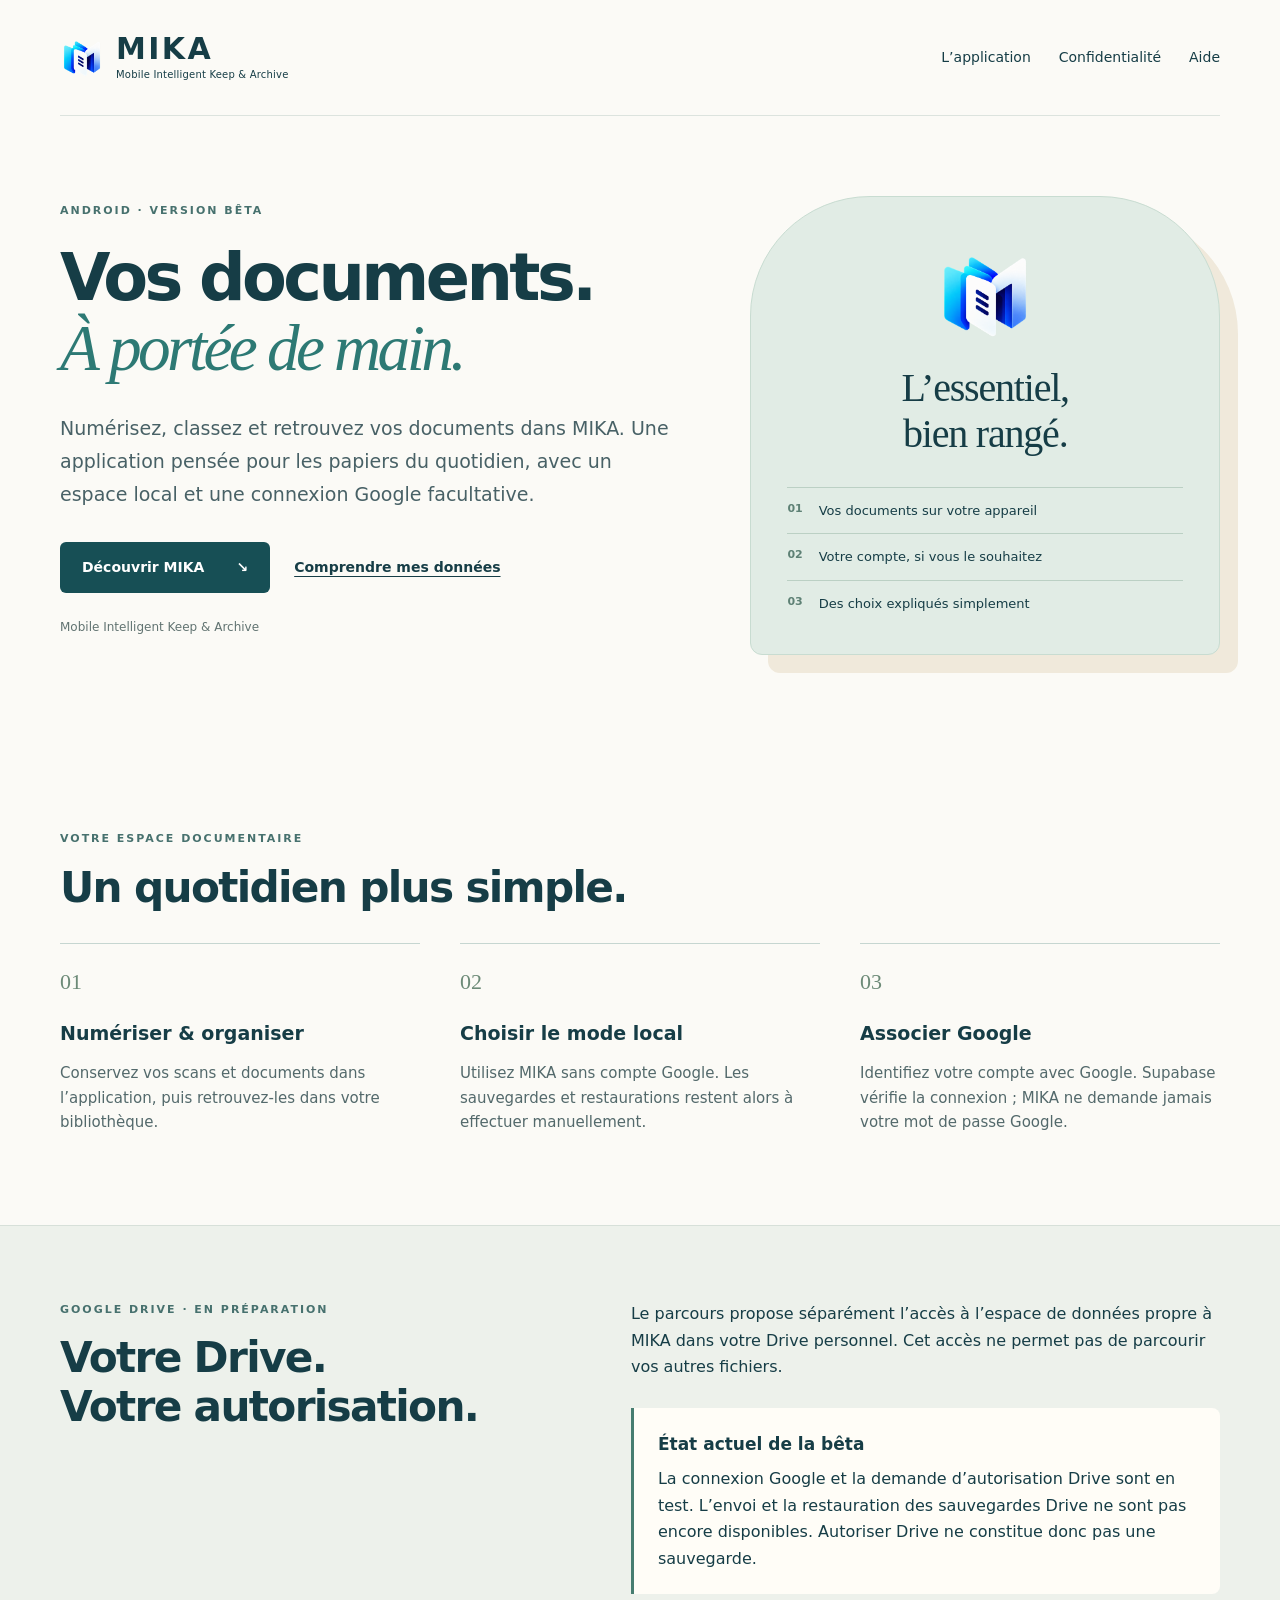
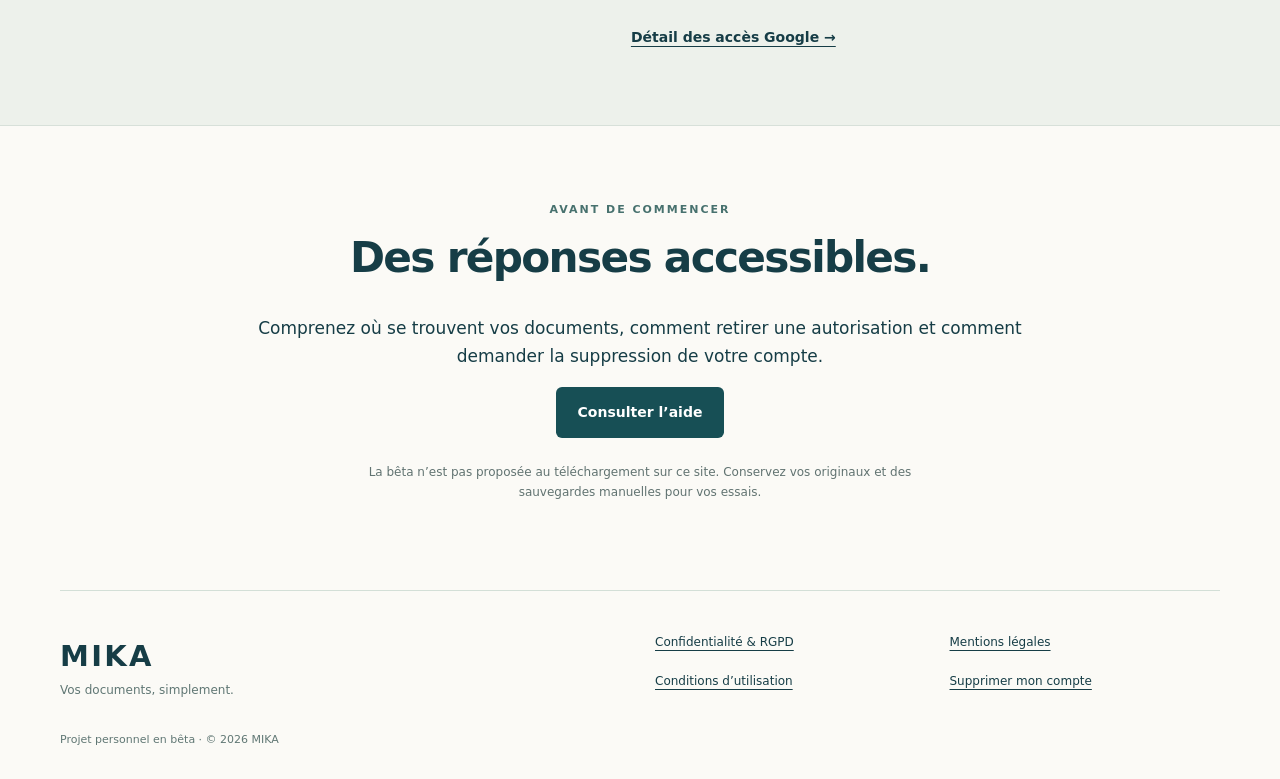
==== index.html @ 87fa4546 "Créer le site MIKA et les pages de confidentialité de la bêta" ====
<!doctype html>
<html lang="fr"><head><meta charset="utf-8"><meta name="viewport" content="width=device-width,initial-scale=1"><meta name="description" content="MIKA, l’application Android pour numériser et organiser vos documents. Découvrez la bêta, la connexion Google facultative et les informations de confidentialité."><meta name="theme-color" content="#123b45"><title>Mobile Intelligent Keep & Archive — MIKA</title><link rel="icon" href="/assets/mika.png"><link rel="stylesheet" href="/style.css"></head><body><a class="skip" href="#contenu">Aller au contenu</a><header class="header wrap"><a class="brand" href="/"><img src="/assets/mika.png" alt="" width="44" height="44"><span><strong>MIKA</strong><small>Mobile Intelligent Keep &amp; Archive</small></span></a><nav aria-label="Navigation principale"><a href="/#fonctionnement">L’application</a><a href="/confidentialite.html">Confidentialité</a><a href="/aide.html">Aide</a></nav></header><main id="contenu"><section class="hero wrap"><div><span class="eyebrow">ANDROID · VERSION BÊTA</span><h1>Vos documents.<br><em>À portée de main.</em></h1><p class="lead">Numérisez, classez et retrouvez vos documents dans MIKA. Une application pensée pour les papiers du quotidien, avec un espace local et une connexion Google facultative.</p><div class="actions"><a class="button" href="#fonctionnement">Découvrir MIKA <span aria-hidden="true">↘</span></a><a class="textlink" href="/confidentialite.html">Comprendre mes données</a></div><p class="caption">Mobile Intelligent Keep &amp; Archive</p></div><aside class="hero-art" aria-label="Les trois principes de MIKA"><img class="hero-logo" src="/assets/mika.png" alt="" width="100" height="100"><p class="art-title">L’essentiel,<br>bien rangé.</p><ul><li><span>01</span> Vos documents sur votre appareil</li><li><span>02</span> Votre compte, si vous le souhaitez</li><li><span>03</span> Des choix expliqués simplement</li></ul></aside></section><section id="fonctionnement" class="section wrap"><span class="eyebrow">VOTRE ESPACE DOCUMENTAIRE</span><h2>Un quotidien plus simple.</h2><div class="cards"><article><span class="number">01</span><h3>Numériser &amp; organiser</h3><p>Conservez vos scans et documents dans l’application, puis retrouvez-les dans votre bibliothèque.</p></article><article><span class="number">02</span><h3>Choisir le mode local</h3><p>Utilisez MIKA sans compte Google. Les sauvegardes et restaurations restent alors à effectuer manuellement.</p></article><article><span class="number">03</span><h3>Associer Google</h3><p>Identifiez votre compte avec Google. Supabase vérifie la connexion ; MIKA ne demande jamais votre mot de passe Google.</p></article></div></section><section class="section band"><div class="wrap split"><div><span class="eyebrow">GOOGLE DRIVE · EN PRÉPARATION</span><h2>Votre Drive.<br>Votre autorisation.</h2></div><div><p>Le parcours propose séparément l’accès à l’espace de données propre à MIKA dans votre Drive personnel. Cet accès ne permet pas de parcourir vos autres fichiers.</p><div class="notice"><strong>État actuel de la bêta</strong><p>La connexion Google et la demande d’autorisation Drive sont en test. L’envoi et la restauration des sauvegardes Drive ne sont pas encore disponibles. Autoriser Drive ne constitue donc pas une sauvegarde.</p></div><a class="textlink" href="/confidentialite.html#google-drive">Détail des accès Google →</a></div></div></section><section class="section wrap closing"><span class="eyebrow">AVANT DE COMMENCER</span><h2>Des réponses accessibles.</h2><p>Comprenez où se trouvent vos documents, comment retirer une autorisation et comment demander la suppression de votre compte.</p><a class="button" href="/aide.html">Consulter l’aide</a><p class="caption">La bêta n’est pas proposée au téléchargement sur ce site. Conservez vos originaux et des sauvegardes manuelles pour vos essais.</p></section></main><footer class="footer wrap"><a class="wordmark" href="/">MIKA<span>Vos documents, simplement.</span></a><nav aria-label="Informations légales"><a href="/confidentialite.html">Confidentialité &amp; RGPD</a><a href="/mentions-legales.html">Mentions légales</a><a href="/conditions.html">Conditions d’utilisation</a><a href="/suppression.html">Supprimer mon compte</a></nav><small>Projet personnel en bêta · © 2026 MIKA</small></footer></body></html>
---- style.css ----
*{box-sizing:border-box}html{scroll-behavior:smooth;scroll-padding-top:24px}body{margin:0;color:#163d46;background:#fbfaf6;font:17px/1.65 system-ui,-apple-system,BlinkMacSystemFont,"Segoe UI",sans-serif}a{color:inherit;text-underline-offset:4px}a:hover{color:#076d70}a:focus-visible,summary:focus-visible{outline:3px solid #d08731;outline-offset:6px}img{max-width:100%;object-fit:contain}.wrap{width:min(1160px,calc(100% - 64px));margin-inline:auto}.header{min-height:116px;display:flex;align-items:center;justify-content:space-between;gap:30px;border-bottom:1px solid #dce3de}.brand{display:flex;align-items:center;gap:12px;text-decoration:none}.brand strong{display:block;font-size:30px;line-height:1.15;letter-spacing:.08em}.brand small{display:block;font-size:10px;letter-spacing:.02em}.header nav{display:flex;gap:28px;font-size:14px}.header nav a{text-decoration:none}.eyebrow{font-size:11px;font-weight:750;letter-spacing:.18em;display:block;color:#47716e}.hero{padding-block:80px 100px;display:grid;grid-template-columns:1.3fr 1fr;gap:80px;align-items:center}h1,h2,h3,p{margin-top:0}h1{font-size:clamp(44px,5.1vw,70px);letter-spacing:-.055em;line-height:1.08;margin-bottom:28px;font-weight:650}h1 em{font-family:Georgia,serif;font-weight:400;color:#2d7974}.hero .eyebrow{margin-bottom:22px}.lead{font-size:19px;line-height:1.75;max-width:610px;color:#486166}.actions{display:flex;align-items:center;gap:24px;flex-wrap:wrap;margin-top:30px}.button{background:#174f55;color:#fff;border-radius:6px;padding:14px 22px;font-size:14px;font-weight:600;text-decoration:none;display:inline-flex;gap:32px;align-items:center}.button:hover{background:#0c3d44;color:#fff}.textlink{font-size:14px;font-weight:650}.caption{font-size:12px;color:#617371;margin-top:25px;max-width:600px}.hero-art{position:relative;background:#e1ece5;border:1px solid #c8dcd1;border-radius:120px 120px 12px 12px;padding:48px 36px 28px;box-shadow:18px 18px 0 #f0e9db;text-align:center}.hero-logo{margin-bottom:12px}.art-title{font:40px/1.15 Georgia,serif;letter-spacing:-.03em;margin-bottom:30px}.hero-art ul{list-style:none;padding:0;text-align:left;margin:0}.hero-art li{padding:12px 0;border-top:1px solid #bbd0c4;font-size:13px;display:flex;gap:16px}.hero-art li span{color:#5e8175;font-size:11px;font-weight:700}.section{padding-block:75px}h2{font-size:clamp(30px,3.3vw,44px);line-height:1.16;letter-spacing:-.04em;font-weight:600;margin:14px 0 32px}.cards{display:grid;grid-template-columns:repeat(3,1fr);gap:40px}.cards article{padding-top:25px;border-top:1px solid #c6d6d1}.number{font:22px Georgia,serif;color:#6c8a77}.cards h3{font-size:19px;margin:20px 0 12px}.cards p{color:#53696b;font-size:15px}.band{background:#edf1eb;border-block:1px solid #d7e0d9}.split{display:grid;grid-template-columns:1fr 1.2fr;gap:80px}.split p{font-size:16px}.notice{padding:22px 24px;border-left:3px solid #467d70;background:#edf2ec;border-radius:0 8px 8px 0;margin:28px 0}.band .notice{background:#fffdf7}.notice p:last-child{margin-bottom:0}.notice strong{display:block;margin-bottom:8px}.closing{max-width:800px;text-align:center}.closing .caption{margin-inline:auto}.footer{border-top:1px solid #d3dfd7;padding-block:42px 30px;display:grid;grid-template-columns:1fr 1fr;gap:30px}.wordmark{font-size:29px;letter-spacing:.08em;font-weight:700;text-decoration:none}.wordmark span{display:block;font-size:12px;font-weight:400;letter-spacing:0;color:#607774}.footer nav{display:grid;grid-template-columns:1fr 1fr;gap:10px 24px;font-size:12px}.footer small{font-size:11px;color:#607774;grid-column:1/-1}.legal{max-width:880px;padding-block:65px 85px}.legal h1{margin-top:18px;font-size:clamp(40px,5vw,60px)}.updated{font-size:12px;color:#607774}.legal h2{font-size:25px;margin-top:42px;margin-bottom:16px}.legal p,.legal li{font-size:16px}.legal ul{padding-left:22px}.table-scroll{overflow-x:auto}table{border-collapse:collapse;width:100%;min-width:560px;font-size:14px}th,td{text-align:left;vertical-align:top;padding:16px 12px;border-bottom:1px solid #d6e0da}th{background:#eaf0e9;font-size:12px}td:first-child{font-weight:650;width:22%}code{font-size:.9em;overflow-wrap:anywhere}details{border-top:1px solid #d1ddd5;padding:21px 0}details:last-of-type{border-bottom:1px solid #d1ddd5}summary{font-size:18px;font-weight:600;cursor:pointer}details p{padding-left:20px;margin:18px 0 0}.skip{position:absolute;left:12px;top:-100px;z-index:10;background:white;padding:10px}.skip:focus{top:12px}@media(max-width:800px){.wrap{width:calc(100% - 40px)}.header{min-height:100px;flex-wrap:wrap;padding-block:20px;gap:20px}.header nav{gap:22px;font-size:13px}.hero{grid-template-columns:1fr;gap:45px;padding-block:50px 65px}.hero-art{max-width:440px;width:100%;justify-self:center}.cards{grid-template-columns:1fr;gap:18px}.split{grid-template-columns:1fr;gap:10px}.section{padding-block:50px}.footer{grid-template-columns:1fr}.footer nav{grid-template-columns:1fr 1fr}.legal{padding-block:45px 60px}.legal h1{overflow-wrap:anywhere}.brand strong{font-size:27px}.brand small{font-size:9px}.actions{gap:18px}}@media(prefers-reduced-motion:reduce){html{scroll-behavior:auto}}@media print{.header nav,.footer,.actions,.skip{display:none}body{background:white;color:black}.wrap{width:100%}.legal{padding:0;max-width:none}.notice{border:1px solid #777;background:white}a{color:black}.table-scroll{overflow:visible}}
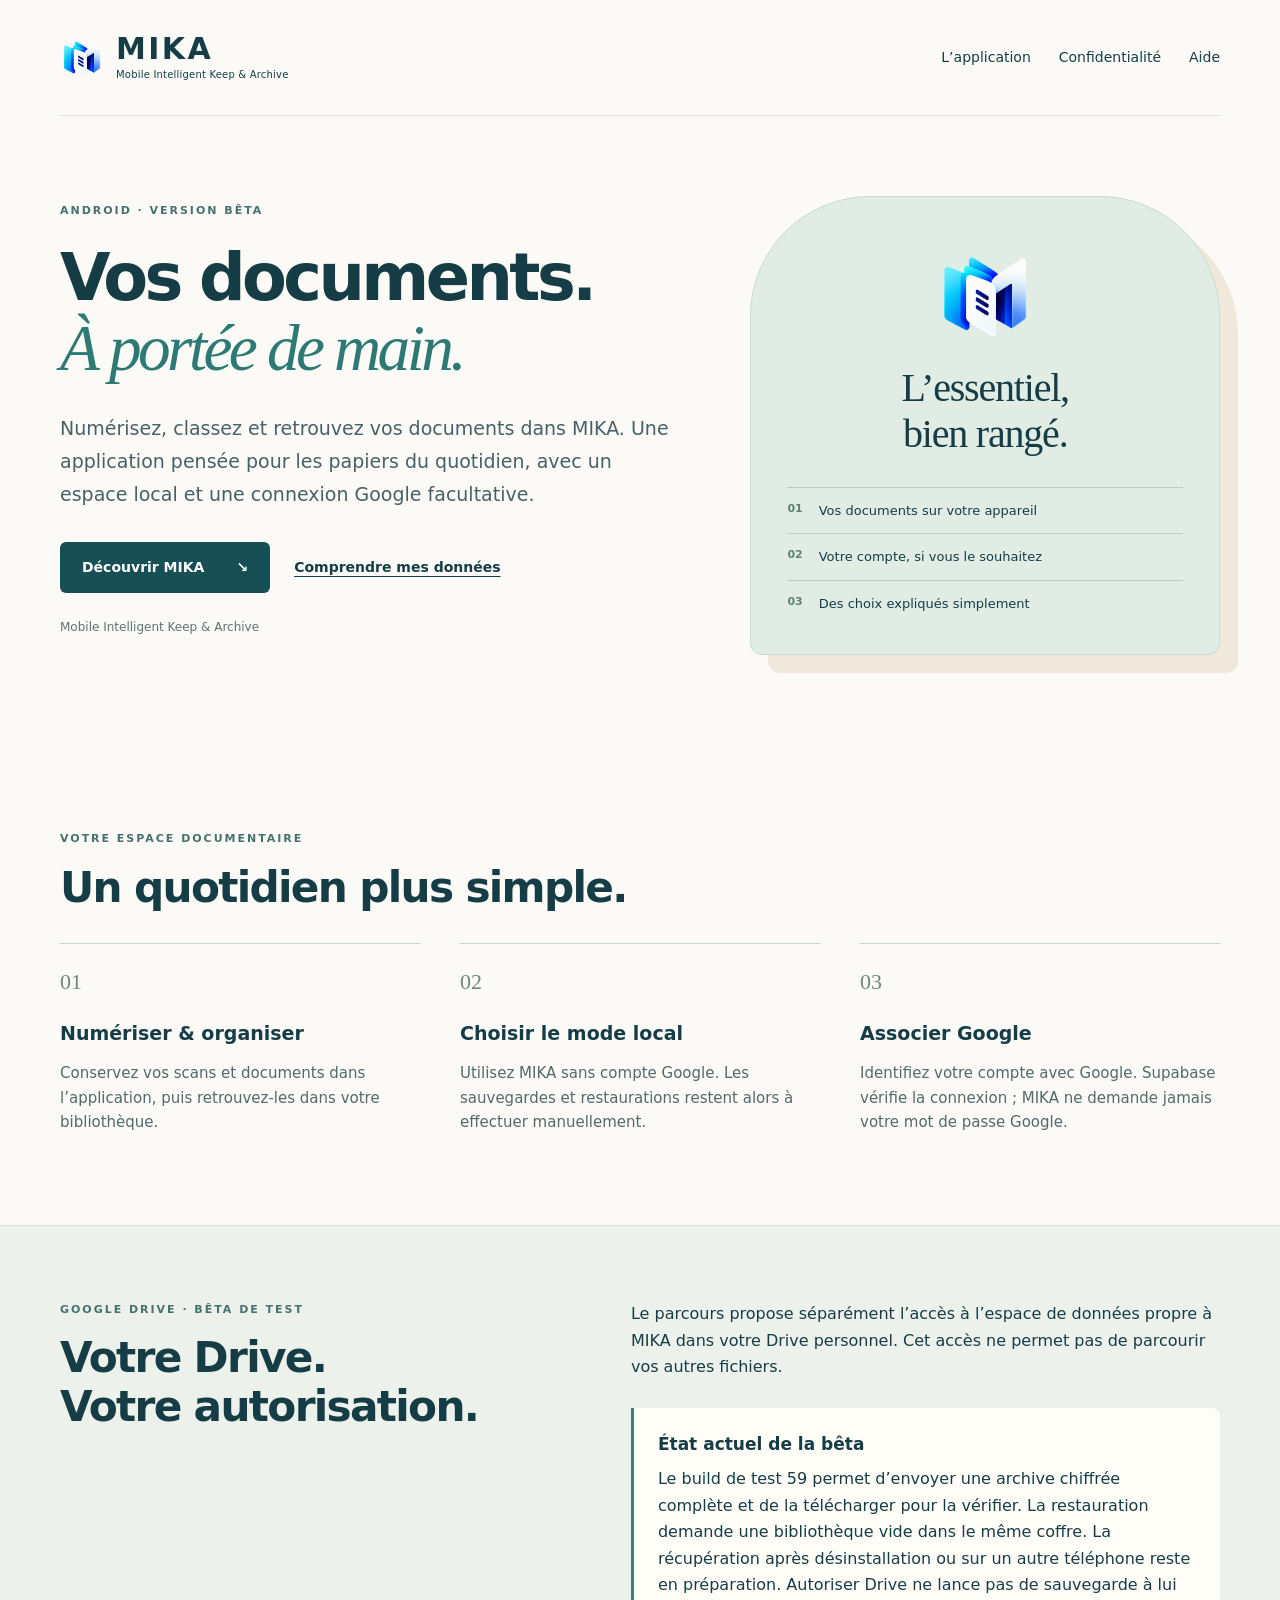
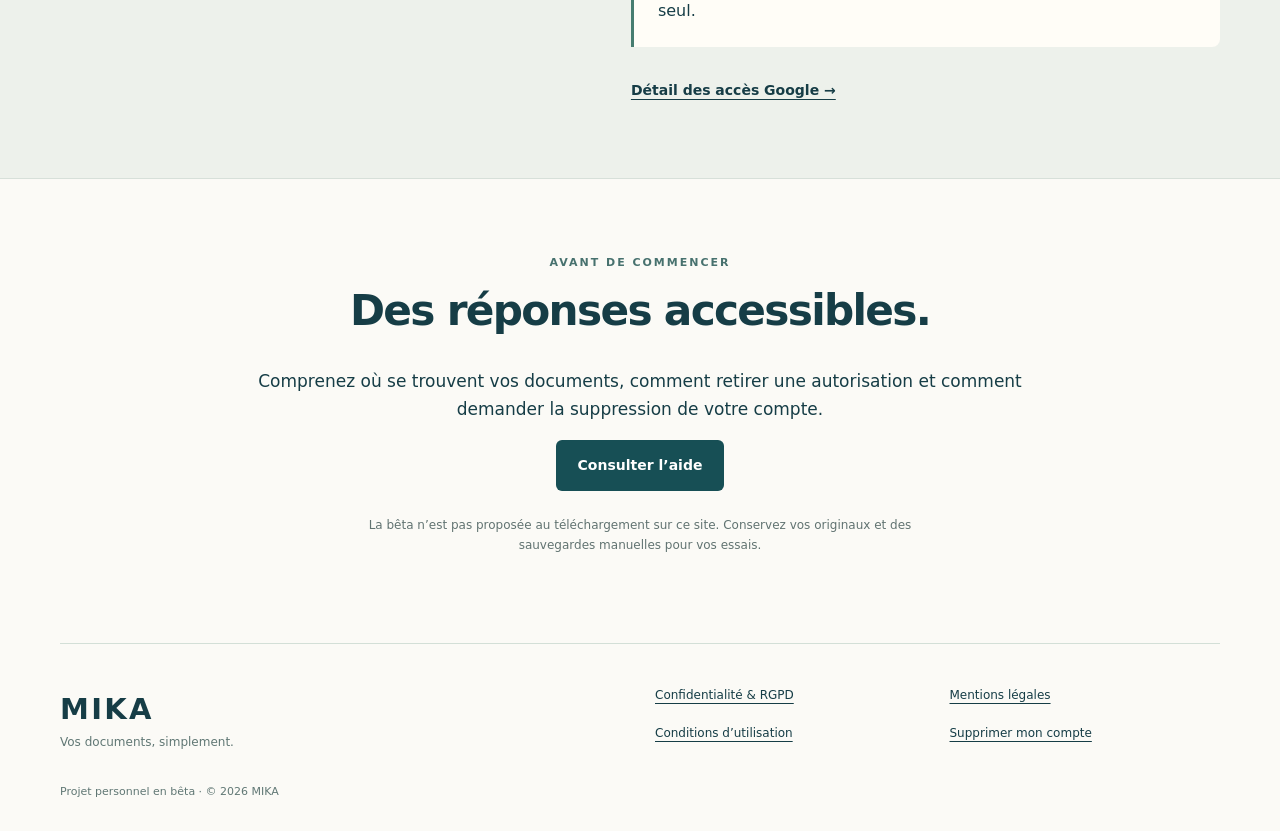
==== commit f71239da: "Documenter la sauvegarde Drive expérimentale du build 59 et ses limites" ====
--- a/index.html
+++ b/index.html
@@ -1,2 +1,3 @@
 <!doctype html>
-<html lang="fr"><head><meta charset="utf-8"><meta name="viewport" content="width=device-width,initial-scale=1"><meta name="description" content="MIKA, l’application Android pour numériser et organiser vos documents. Découvrez la bêta, la connexion Google facultative et les informations de confidentialité."><meta name="theme-color" content="#123b45"><title>Mobile Intelligent Keep & Archive — MIKA</title><link rel="icon" href="/assets/mika.png"><link rel="stylesheet" href="/style.css"></head><body><a class="skip" href="#contenu">Aller au contenu</a><header class="header wrap"><a class="brand" href="/"><img src="/assets/mika.png" alt="" width="44" height="44"><span><strong>MIKA</strong><small>Mobile Intelligent Keep &amp; Archive</small></span></a><nav aria-label="Navigation principale"><a href="/#fonctionnement">L’application</a><a href="/confidentialite.html">Confidentialité</a><a href="/aide.html">Aide</a></nav></header><main id="contenu"><section class="hero wrap"><div><span class="eyebrow">ANDROID · VERSION BÊTA</span><h1>Vos documents.<br><em>À portée de main.</em></h1><p class="lead">Numérisez, classez et retrouvez vos documents dans MIKA. Une application pensée pour les papiers du quotidien, avec un espace local et une connexion Google facultative.</p><div class="actions"><a class="button" href="#fonctionnement">Découvrir MIKA <span aria-hidden="true">↘</span></a><a class="textlink" href="/confidentialite.html">Comprendre mes données</a></div><p class="caption">Mobile Intelligent Keep &amp; Archive</p></div><aside class="hero-art" aria-label="Les trois principes de MIKA"><img class="hero-logo" src="/assets/mika.png" alt="" width="100" height="100"><p class="art-title">L’essentiel,<br>bien rangé.</p><ul><li><span>01</span> Vos documents sur votre appareil</li><li><span>02</span> Votre compte, si vous le souhaitez</li><li><span>03</span> Des choix expliqués simplement</li></ul></aside></section><section id="fonctionnement" class="section wrap"><span class="eyebrow">VOTRE ESPACE DOCUMENTAIRE</span><h2>Un quotidien plus simple.</h2><div class="cards"><article><span class="number">01</span><h3>Numériser &amp; organiser</h3><p>Conservez vos scans et documents dans l’application, puis retrouvez-les dans votre bibliothèque.</p></article><article><span class="number">02</span><h3>Choisir le mode local</h3><p>Utilisez MIKA sans compte Google. Les sauvegardes et restaurations restent alors à effectuer manuellement.</p></article><article><span class="number">03</span><h3>Associer Google</h3><p>Identifiez votre compte avec Google. Supabase vérifie la connexion ; MIKA ne demande jamais votre mot de passe Google.</p></article></div></section><section class="section band"><div class="wrap split"><div><span class="eyebrow">GOOGLE DRIVE · EN PRÉPARATION</span><h2>Votre Drive.<br>Votre autorisation.</h2></div><div><p>Le parcours propose séparément l’accès à l’espace de données propre à MIKA dans votre Drive personnel. Cet accès ne permet pas de parcourir vos autres fichiers.</p><div class="notice"><strong>État actuel de la bêta</strong><p>La connexion Google et la demande d’autorisation Drive sont en test. L’envoi et la restauration des sauvegardes Drive ne sont pas encore disponibles. Autoriser Drive ne constitue donc pas une sauvegarde.</p></div><a class="textlink" href="/confidentialite.html#google-drive">Détail des accès Google →</a></div></div></section><section class="section wrap closing"><span class="eyebrow">AVANT DE COMMENCER</span><h2>Des réponses accessibles.</h2><p>Comprenez où se trouvent vos documents, comment retirer une autorisation et comment demander la suppression de votre compte.</p><a class="button" href="/aide.html">Consulter l’aide</a><p class="caption">La bêta n’est pas proposée au téléchargement sur ce site. Conservez vos originaux et des sauvegardes manuelles pour vos essais.</p></section></main><footer class="footer wrap"><a class="wordmark" href="/">MIKA<span>Vos documents, simplement.</span></a><nav aria-label="Informations légales"><a href="/confidentialite.html">Confidentialité &amp; RGPD</a><a href="/mentions-legales.html">Mentions légales</a><a href="/conditions.html">Conditions d’utilisation</a><a href="/suppression.html">Supprimer mon compte</a></nav><small>Projet personnel en bêta · © 2026 MIKA</small></footer></body></html>
+<html lang="fr"><head><meta name="google-site-verification" content="hYFNGihErk_8Yaem4H1gFJkq8o4mjQV6FDgQL5MFj3s"><meta charset="utf-8"><meta name="viewport" content="width=device-width,initial-scale=1"><meta name="description" content="MIKA, l’application Android pour numériser et organiser vos documents. Découvrez la bêta, la connexion Google facultative et les informations de confidentialité."><meta name="theme-color" content="#123b45"><title>Mobile Intelligent Keep & Archive — MIKA</title><link rel="icon" href="/assets/mika.png"><link rel="stylesheet" href="/style.css"></head><body><a class="skip" href="#contenu">Aller au contenu</a><header class="header wrap"><a class="brand" href="/"><img src="/assets/mika.png" alt="" width="44" height="44"><span><strong>MIKA</strong><small>Mobile Intelligent Keep &amp; Archive</small></span></a><nav aria-label="Navigation principale"><a href="/#fonctionnement">L’application</a><a href="/confidentialite.html">Confidentialité</a><a href="/aide.html">Aide</a></nav></header><main id="contenu"><section class="hero wrap"><div><span class="eyebrow">ANDROID · VERSION BÊTA</span><h1>Vos documents.<br><em>À portée de main.</em></h1><p class="lead">Numérisez, classez et retrouvez vos documents dans MIKA. Une application pensée pour les papiers du quotidien, avec un espace local et une connexion Google facultative.</p><div class="actions"><a class="button" href="#fonctionnement">Découvrir MIKA <span aria-hidden="true">↘</span></a><a class="textlink" href="/confidentialite.html">Comprendre mes données</a></div><p class="caption">Mobile Intelligent Keep &amp; Archive</p></div><aside class="hero-art" aria-label="Les trois principes de MIKA"><img class="hero-logo" src="/assets/mika.png" alt="" width="100" height="100"><p class="art-title">L’essentiel,<br>bien rangé.</p><ul><li><span>01</span> Vos documents sur votre appareil</li><li><span>02</span> Votre compte, si vous le souhaitez</li><li><span>03</span> Des choix expliqués simplement</li></ul></aside></section><section id="fonctionnement" class="section wrap"><span class="eyebrow">VOTRE ESPACE DOCUMENTAIRE</span><h2>Un quotidien plus simple.</h2><div class="cards"><article><span class="number">01</span><h3>Numériser &amp; organiser</h3><p>Conservez vos scans et documents dans l’application, puis retrouvez-les dans votre bibliothèque.</p></article><article><span class="number">02</span><h3>Choisir le mode local</h3><p>Utilisez MIKA sans compte Google. Les sauvegardes et restaurations restent alors à effectuer manuellement.</p></article><article><span class="number">03</span><h3>Associer Google</h3><p>Identifiez votre compte avec Google. Supabase vérifie la connexion ; MIKA ne demande jamais votre mot de passe Google.</p></article></div></section><section class="section band"><div class="wrap split"><div><span class="eyebrow">GOOGLE DRIVE · BÊTA DE TEST</span><h2>Votre Drive.<br>Votre autorisation.</h2></div><div><p>Le parcours propose séparément l’accès à l’espace de données propre à MIKA dans votre Drive personnel. Cet accès ne permet pas de parcourir vos autres fichiers.</p><div class="notice"><strong>État actuel de la bêta</strong><p>Le build de test 59 permet d’envoyer une archive chiffrée complète et de la télécharger pour la vérifier. La restauration demande une bibliothèque vide dans le même coffre. La récupération après désinstallation ou sur un autre téléphone reste en préparation. Autoriser Drive ne lance pas de sauvegarde à lui seul.</p></div><a class="textlink" href="/confidentialite.html#google-drive">Détail des accès Google →</a></div></div></section><section class="section wrap closing"><span class="eyebrow">AVANT DE COMMENCER</span><h2>Des réponses accessibles.</h2><p>Comprenez où se trouvent vos documents, comment retirer une autorisation et comment demander la suppression de votre compte.</p><a class="button" href="/aide.html">Consulter l’aide</a><p class="caption">La bêta n’est pas proposée au téléchargement sur ce site. Conservez vos originaux et des sauvegardes manuelles pour vos essais.</p></section></main><footer class="footer wrap"><a class="wordmark" href="/">MIKA<span>Vos documents, simplement.</span></a><nav aria-label="Informations légales"><a href="/confidentialite.html">Confidentialité &amp; RGPD</a><a href="/mentions-legales.html">Mentions légales</a><a href="/conditions.html">Conditions d’utilisation</a><a href="/suppression.html">Supprimer mon compte</a></nav><small>Projet personnel en bêta · © 2026 MIKA</small></footer></body></html>
+
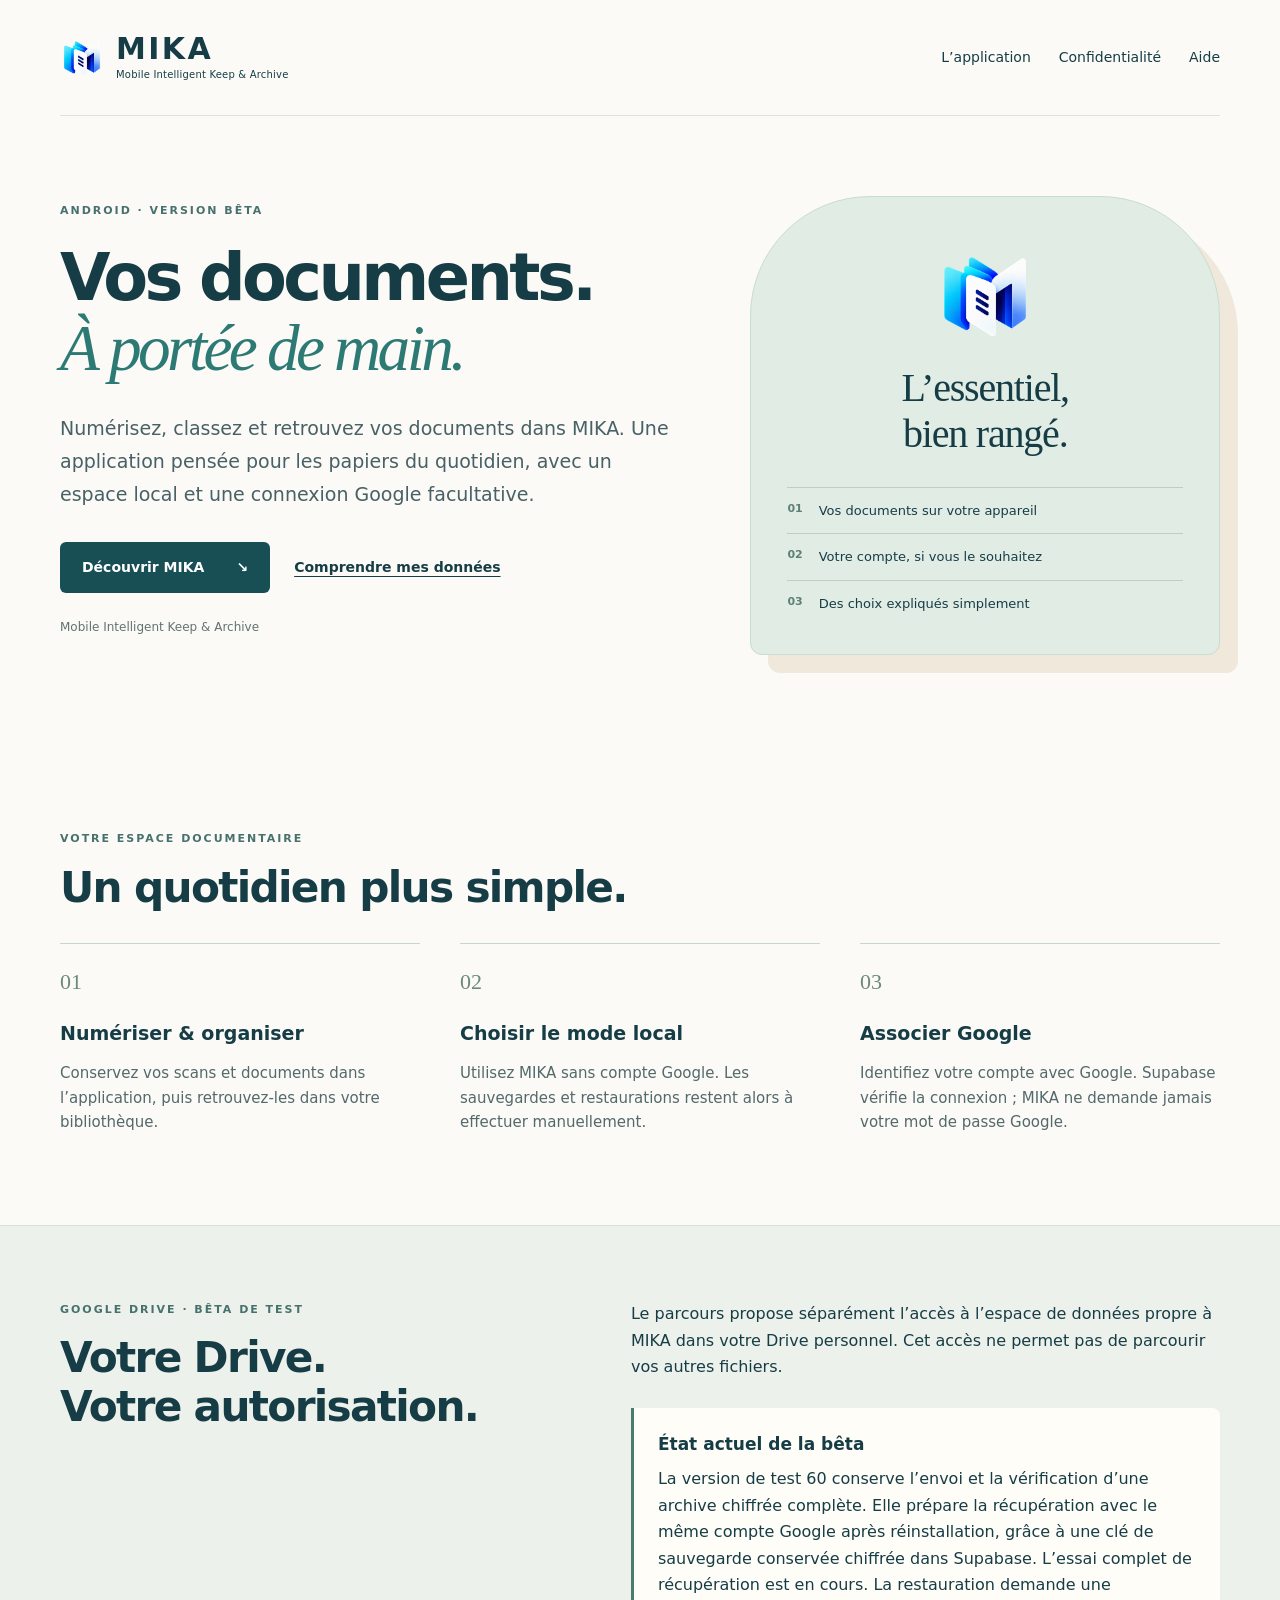
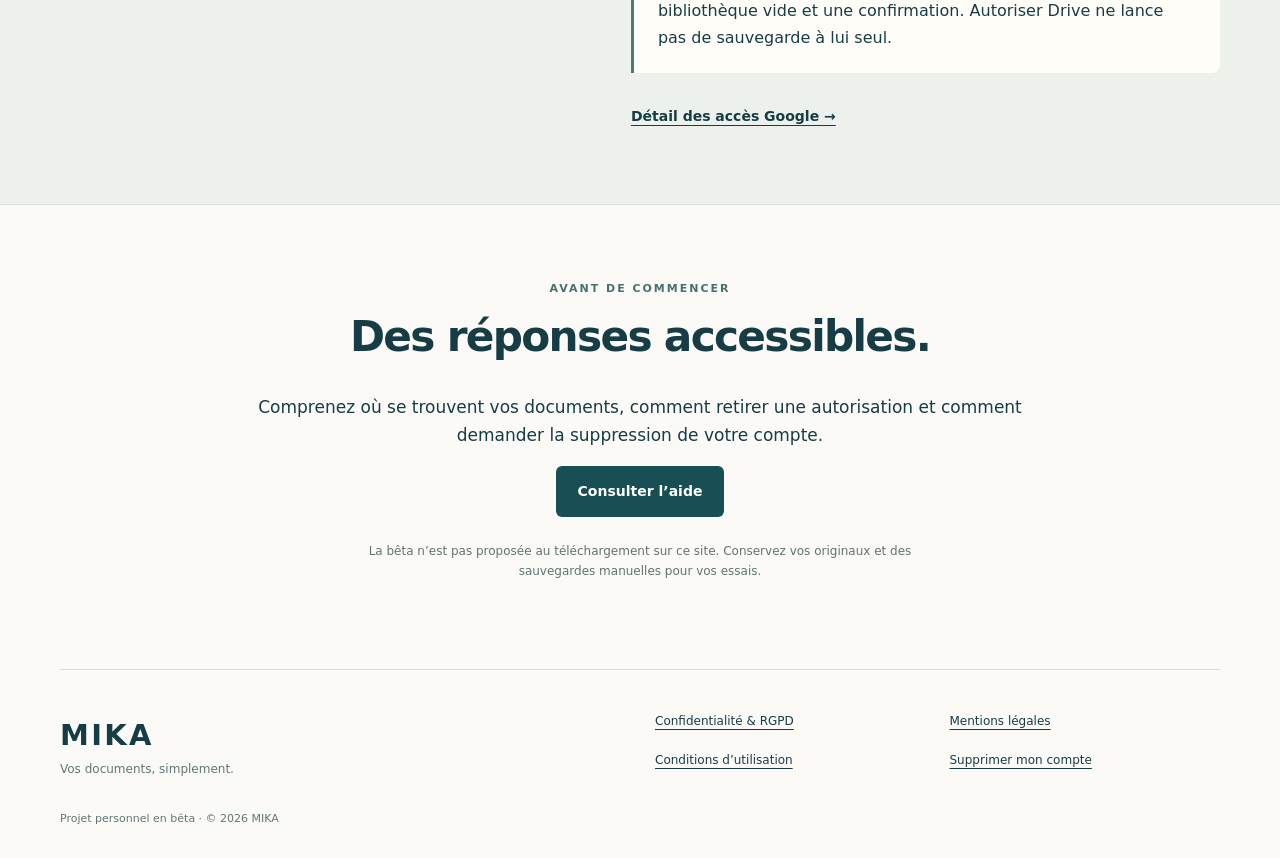
==== commit 6e44dd84: "Explain encrypted backup key recovery and its beta limitations" ====
--- a/index.html
+++ b/index.html
@@ -1,3 +1,3 @@
-<!doctype html>
-<html lang="fr"><head><meta name="google-site-verification" content="hYFNGihErk_8Yaem4H1gFJkq8o4mjQV6FDgQL5MFj3s"><meta charset="utf-8"><meta name="viewport" content="width=device-width,initial-scale=1"><meta name="description" content="MIKA, l’application Android pour numériser et organiser vos documents. Découvrez la bêta, la connexion Google facultative et les informations de confidentialité."><meta name="theme-color" content="#123b45"><title>Mobile Intelligent Keep & Archive — MIKA</title><link rel="icon" href="/assets/mika.png"><link rel="stylesheet" href="/style.css"></head><body><a class="skip" href="#contenu">Aller au contenu</a><header class="header wrap"><a class="brand" href="/"><img src="/assets/mika.png" alt="" width="44" height="44"><span><strong>MIKA</strong><small>Mobile Intelligent Keep &amp; Archive</small></span></a><nav aria-label="Navigation principale"><a href="/#fonctionnement">L’application</a><a href="/confidentialite.html">Confidentialité</a><a href="/aide.html">Aide</a></nav></header><main id="contenu"><section class="hero wrap"><div><span class="eyebrow">ANDROID · VERSION BÊTA</span><h1>Vos documents.<br><em>À portée de main.</em></h1><p class="lead">Numérisez, classez et retrouvez vos documents dans MIKA. Une application pensée pour les papiers du quotidien, avec un espace local et une connexion Google facultative.</p><div class="actions"><a class="button" href="#fonctionnement">Découvrir MIKA <span aria-hidden="true">↘</span></a><a class="textlink" href="/confidentialite.html">Comprendre mes données</a></div><p class="caption">Mobile Intelligent Keep &amp; Archive</p></div><aside class="hero-art" aria-label="Les trois principes de MIKA"><img class="hero-logo" src="/assets/mika.png" alt="" width="100" height="100"><p class="art-title">L’essentiel,<br>bien rangé.</p><ul><li><span>01</span> Vos documents sur votre appareil</li><li><span>02</span> Votre compte, si vous le souhaitez</li><li><span>03</span> Des choix expliqués simplement</li></ul></aside></section><section id="fonctionnement" class="section wrap"><span class="eyebrow">VOTRE ESPACE DOCUMENTAIRE</span><h2>Un quotidien plus simple.</h2><div class="cards"><article><span class="number">01</span><h3>Numériser &amp; organiser</h3><p>Conservez vos scans et documents dans l’application, puis retrouvez-les dans votre bibliothèque.</p></article><article><span class="number">02</span><h3>Choisir le mode local</h3><p>Utilisez MIKA sans compte Google. Les sauvegardes et restaurations restent alors à effectuer manuellement.</p></article><article><span class="number">03</span><h3>Associer Google</h3><p>Identifiez votre compte avec Google. Supabase vérifie la connexion ; MIKA ne demande jamais votre mot de passe Google.</p></article></div></section><section class="section band"><div class="wrap split"><div><span class="eyebrow">GOOGLE DRIVE · BÊTA DE TEST</span><h2>Votre Drive.<br>Votre autorisation.</h2></div><div><p>Le parcours propose séparément l’accès à l’espace de données propre à MIKA dans votre Drive personnel. Cet accès ne permet pas de parcourir vos autres fichiers.</p><div class="notice"><strong>État actuel de la bêta</strong><p>Le build de test 59 permet d’envoyer une archive chiffrée complète et de la télécharger pour la vérifier. La restauration demande une bibliothèque vide dans le même coffre. La récupération après désinstallation ou sur un autre téléphone reste en préparation. Autoriser Drive ne lance pas de sauvegarde à lui seul.</p></div><a class="textlink" href="/confidentialite.html#google-drive">Détail des accès Google →</a></div></div></section><section class="section wrap closing"><span class="eyebrow">AVANT DE COMMENCER</span><h2>Des réponses accessibles.</h2><p>Comprenez où se trouvent vos documents, comment retirer une autorisation et comment demander la suppression de votre compte.</p><a class="button" href="/aide.html">Consulter l’aide</a><p class="caption">La bêta n’est pas proposée au téléchargement sur ce site. Conservez vos originaux et des sauvegardes manuelles pour vos essais.</p></section></main><footer class="footer wrap"><a class="wordmark" href="/">MIKA<span>Vos documents, simplement.</span></a><nav aria-label="Informations légales"><a href="/confidentialite.html">Confidentialité &amp; RGPD</a><a href="/mentions-legales.html">Mentions légales</a><a href="/conditions.html">Conditions d’utilisation</a><a href="/suppression.html">Supprimer mon compte</a></nav><small>Projet personnel en bêta · © 2026 MIKA</small></footer></body></html>
-
+<!doctype html>
+<html lang="fr"><head><meta name="google-site-verification" content="hYFNGihErk_8Yaem4H1gFJkq8o4mjQV6FDgQL5MFj3s"><meta charset="utf-8"><meta name="viewport" content="width=device-width,initial-scale=1"><meta name="description" content="MIKA, l’application Android pour numériser et organiser vos documents. Découvrez la bêta, la connexion Google facultative et les informations de confidentialité."><meta name="theme-color" content="#123b45"><title>Mobile Intelligent Keep & Archive — MIKA</title><link rel="icon" href="/assets/mika.png"><link rel="stylesheet" href="/style.css"></head><body><a class="skip" href="#contenu">Aller au contenu</a><header class="header wrap"><a class="brand" href="/"><img src="/assets/mika.png" alt="" width="44" height="44"><span><strong>MIKA</strong><small>Mobile Intelligent Keep &amp; Archive</small></span></a><nav aria-label="Navigation principale"><a href="/#fonctionnement">L’application</a><a href="/confidentialite.html">Confidentialité</a><a href="/aide.html">Aide</a></nav></header><main id="contenu"><section class="hero wrap"><div><span class="eyebrow">ANDROID · VERSION BÊTA</span><h1>Vos documents.<br><em>À portée de main.</em></h1><p class="lead">Numérisez, classez et retrouvez vos documents dans MIKA. Une application pensée pour les papiers du quotidien, avec un espace local et une connexion Google facultative.</p><div class="actions"><a class="button" href="#fonctionnement">Découvrir MIKA <span aria-hidden="true">↘</span></a><a class="textlink" href="/confidentialite.html">Comprendre mes données</a></div><p class="caption">Mobile Intelligent Keep &amp; Archive</p></div><aside class="hero-art" aria-label="Les trois principes de MIKA"><img class="hero-logo" src="/assets/mika.png" alt="" width="100" height="100"><p class="art-title">L’essentiel,<br>bien rangé.</p><ul><li><span>01</span> Vos documents sur votre appareil</li><li><span>02</span> Votre compte, si vous le souhaitez</li><li><span>03</span> Des choix expliqués simplement</li></ul></aside></section><section id="fonctionnement" class="section wrap"><span class="eyebrow">VOTRE ESPACE DOCUMENTAIRE</span><h2>Un quotidien plus simple.</h2><div class="cards"><article><span class="number">01</span><h3>Numériser &amp; organiser</h3><p>Conservez vos scans et documents dans l’application, puis retrouvez-les dans votre bibliothèque.</p></article><article><span class="number">02</span><h3>Choisir le mode local</h3><p>Utilisez MIKA sans compte Google. Les sauvegardes et restaurations restent alors à effectuer manuellement.</p></article><article><span class="number">03</span><h3>Associer Google</h3><p>Identifiez votre compte avec Google. Supabase vérifie la connexion ; MIKA ne demande jamais votre mot de passe Google.</p></article></div></section><section class="section band"><div class="wrap split"><div><span class="eyebrow">GOOGLE DRIVE · BÊTA DE TEST</span><h2>Votre Drive.<br>Votre autorisation.</h2></div><div><p>Le parcours propose séparément l’accès à l’espace de données propre à MIKA dans votre Drive personnel. Cet accès ne permet pas de parcourir vos autres fichiers.</p><div class="notice"><strong>État actuel de la bêta</strong><p>La version de test 60 conserve l’envoi et la vérification d’une archive chiffrée complète. Elle prépare la récupération avec le même compte Google après réinstallation, grâce à une clé de sauvegarde conservée chiffrée dans Supabase. L’essai complet de récupération est en cours. La restauration demande une bibliothèque vide et une confirmation. Autoriser Drive ne lance pas de sauvegarde à lui seul.</p></div><a class="textlink" href="/confidentialite.html#google-drive">Détail des accès Google →</a></div></div></section><section class="section wrap closing"><span class="eyebrow">AVANT DE COMMENCER</span><h2>Des réponses accessibles.</h2><p>Comprenez où se trouvent vos documents, comment retirer une autorisation et comment demander la suppression de votre compte.</p><a class="button" href="/aide.html">Consulter l’aide</a><p class="caption">La bêta n’est pas proposée au téléchargement sur ce site. Conservez vos originaux et des sauvegardes manuelles pour vos essais.</p></section></main><footer class="footer wrap"><a class="wordmark" href="/">MIKA<span>Vos documents, simplement.</span></a><nav aria-label="Informations légales"><a href="/confidentialite.html">Confidentialité &amp; RGPD</a><a href="/mentions-legales.html">Mentions légales</a><a href="/conditions.html">Conditions d’utilisation</a><a href="/suppression.html">Supprimer mon compte</a></nav><small>Projet personnel en bêta · © 2026 MIKA</small></footer></body></html>
+
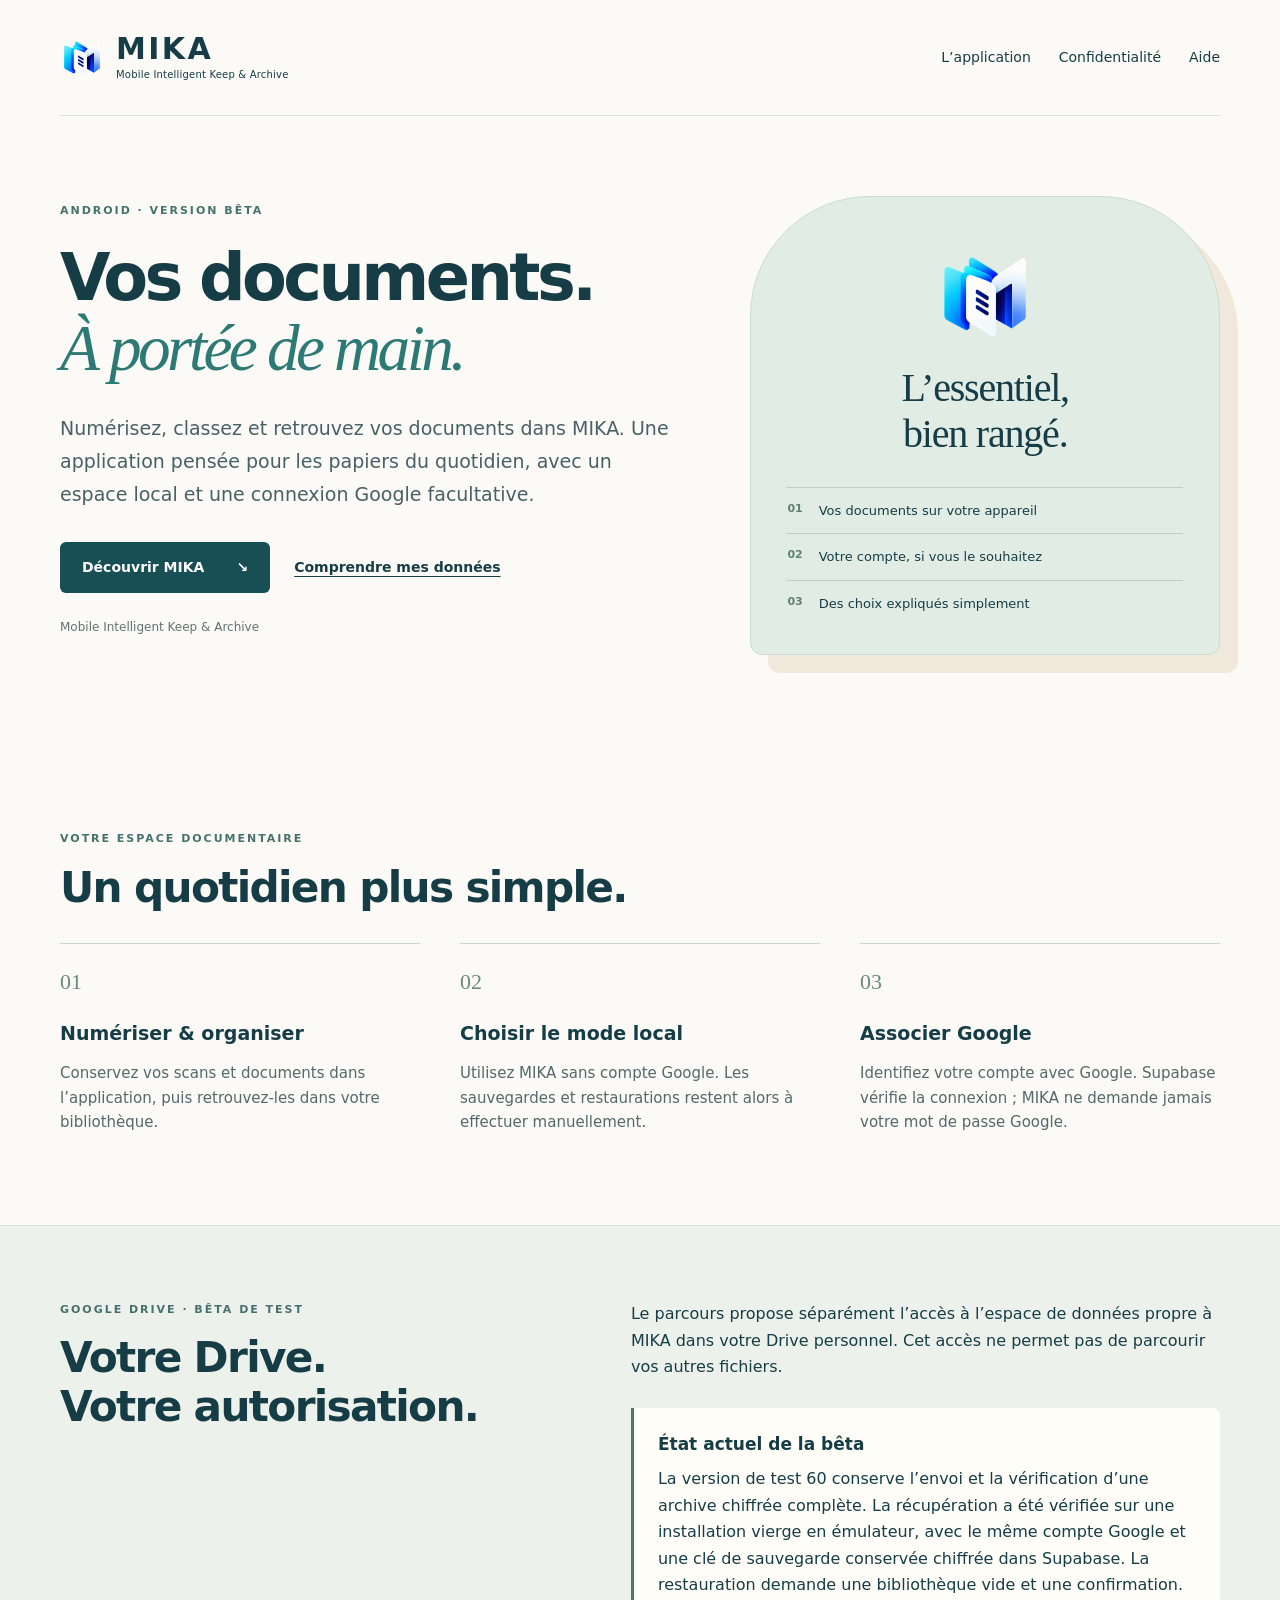
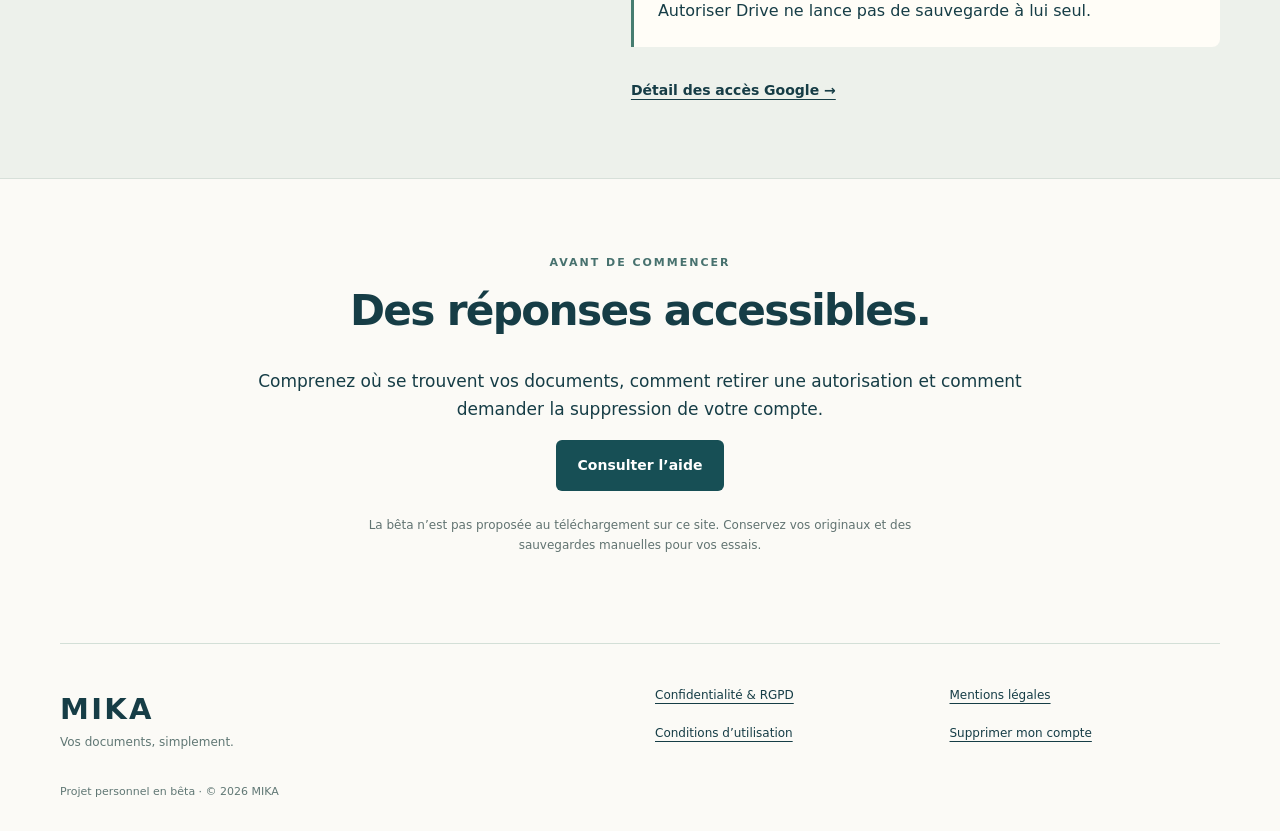
==== commit e58b52f2: "Document verified Google Drive restore on a fresh emulator" ====
--- a/index.html
+++ b/index.html
@@ -1,3 +1,3 @@
-<!doctype html>
-<html lang="fr"><head><meta name="google-site-verification" content="hYFNGihErk_8Yaem4H1gFJkq8o4mjQV6FDgQL5MFj3s"><meta charset="utf-8"><meta name="viewport" content="width=device-width,initial-scale=1"><meta name="description" content="MIKA, l’application Android pour numériser et organiser vos documents. Découvrez la bêta, la connexion Google facultative et les informations de confidentialité."><meta name="theme-color" content="#123b45"><title>Mobile Intelligent Keep & Archive — MIKA</title><link rel="icon" href="/assets/mika.png"><link rel="stylesheet" href="/style.css"></head><body><a class="skip" href="#contenu">Aller au contenu</a><header class="header wrap"><a class="brand" href="/"><img src="/assets/mika.png" alt="" width="44" height="44"><span><strong>MIKA</strong><small>Mobile Intelligent Keep &amp; Archive</small></span></a><nav aria-label="Navigation principale"><a href="/#fonctionnement">L’application</a><a href="/confidentialite.html">Confidentialité</a><a href="/aide.html">Aide</a></nav></header><main id="contenu"><section class="hero wrap"><div><span class="eyebrow">ANDROID · VERSION BÊTA</span><h1>Vos documents.<br><em>À portée de main.</em></h1><p class="lead">Numérisez, classez et retrouvez vos documents dans MIKA. Une application pensée pour les papiers du quotidien, avec un espace local et une connexion Google facultative.</p><div class="actions"><a class="button" href="#fonctionnement">Découvrir MIKA <span aria-hidden="true">↘</span></a><a class="textlink" href="/confidentialite.html">Comprendre mes données</a></div><p class="caption">Mobile Intelligent Keep &amp; Archive</p></div><aside class="hero-art" aria-label="Les trois principes de MIKA"><img class="hero-logo" src="/assets/mika.png" alt="" width="100" height="100"><p class="art-title">L’essentiel,<br>bien rangé.</p><ul><li><span>01</span> Vos documents sur votre appareil</li><li><span>02</span> Votre compte, si vous le souhaitez</li><li><span>03</span> Des choix expliqués simplement</li></ul></aside></section><section id="fonctionnement" class="section wrap"><span class="eyebrow">VOTRE ESPACE DOCUMENTAIRE</span><h2>Un quotidien plus simple.</h2><div class="cards"><article><span class="number">01</span><h3>Numériser &amp; organiser</h3><p>Conservez vos scans et documents dans l’application, puis retrouvez-les dans votre bibliothèque.</p></article><article><span class="number">02</span><h3>Choisir le mode local</h3><p>Utilisez MIKA sans compte Google. Les sauvegardes et restaurations restent alors à effectuer manuellement.</p></article><article><span class="number">03</span><h3>Associer Google</h3><p>Identifiez votre compte avec Google. Supabase vérifie la connexion ; MIKA ne demande jamais votre mot de passe Google.</p></article></div></section><section class="section band"><div class="wrap split"><div><span class="eyebrow">GOOGLE DRIVE · BÊTA DE TEST</span><h2>Votre Drive.<br>Votre autorisation.</h2></div><div><p>Le parcours propose séparément l’accès à l’espace de données propre à MIKA dans votre Drive personnel. Cet accès ne permet pas de parcourir vos autres fichiers.</p><div class="notice"><strong>État actuel de la bêta</strong><p>La version de test 60 conserve l’envoi et la vérification d’une archive chiffrée complète. Elle prépare la récupération avec le même compte Google après réinstallation, grâce à une clé de sauvegarde conservée chiffrée dans Supabase. L’essai complet de récupération est en cours. La restauration demande une bibliothèque vide et une confirmation. Autoriser Drive ne lance pas de sauvegarde à lui seul.</p></div><a class="textlink" href="/confidentialite.html#google-drive">Détail des accès Google →</a></div></div></section><section class="section wrap closing"><span class="eyebrow">AVANT DE COMMENCER</span><h2>Des réponses accessibles.</h2><p>Comprenez où se trouvent vos documents, comment retirer une autorisation et comment demander la suppression de votre compte.</p><a class="button" href="/aide.html">Consulter l’aide</a><p class="caption">La bêta n’est pas proposée au téléchargement sur ce site. Conservez vos originaux et des sauvegardes manuelles pour vos essais.</p></section></main><footer class="footer wrap"><a class="wordmark" href="/">MIKA<span>Vos documents, simplement.</span></a><nav aria-label="Informations légales"><a href="/confidentialite.html">Confidentialité &amp; RGPD</a><a href="/mentions-legales.html">Mentions légales</a><a href="/conditions.html">Conditions d’utilisation</a><a href="/suppression.html">Supprimer mon compte</a></nav><small>Projet personnel en bêta · © 2026 MIKA</small></footer></body></html>
-
+<!doctype html>
+<html lang="fr"><head><meta name="google-site-verification" content="hYFNGihErk_8Yaem4H1gFJkq8o4mjQV6FDgQL5MFj3s"><meta charset="utf-8"><meta name="viewport" content="width=device-width,initial-scale=1"><meta name="description" content="MIKA, l’application Android pour numériser et organiser vos documents. Découvrez la bêta, la connexion Google facultative et les informations de confidentialité."><meta name="theme-color" content="#123b45"><title>Mobile Intelligent Keep & Archive — MIKA</title><link rel="icon" href="/assets/mika.png"><link rel="stylesheet" href="/style.css"></head><body><a class="skip" href="#contenu">Aller au contenu</a><header class="header wrap"><a class="brand" href="/"><img src="/assets/mika.png" alt="" width="44" height="44"><span><strong>MIKA</strong><small>Mobile Intelligent Keep &amp; Archive</small></span></a><nav aria-label="Navigation principale"><a href="/#fonctionnement">L’application</a><a href="/confidentialite.html">Confidentialité</a><a href="/aide.html">Aide</a></nav></header><main id="contenu"><section class="hero wrap"><div><span class="eyebrow">ANDROID · VERSION BÊTA</span><h1>Vos documents.<br><em>À portée de main.</em></h1><p class="lead">Numérisez, classez et retrouvez vos documents dans MIKA. Une application pensée pour les papiers du quotidien, avec un espace local et une connexion Google facultative.</p><div class="actions"><a class="button" href="#fonctionnement">Découvrir MIKA <span aria-hidden="true">↘</span></a><a class="textlink" href="/confidentialite.html">Comprendre mes données</a></div><p class="caption">Mobile Intelligent Keep &amp; Archive</p></div><aside class="hero-art" aria-label="Les trois principes de MIKA"><img class="hero-logo" src="/assets/mika.png" alt="" width="100" height="100"><p class="art-title">L’essentiel,<br>bien rangé.</p><ul><li><span>01</span> Vos documents sur votre appareil</li><li><span>02</span> Votre compte, si vous le souhaitez</li><li><span>03</span> Des choix expliqués simplement</li></ul></aside></section><section id="fonctionnement" class="section wrap"><span class="eyebrow">VOTRE ESPACE DOCUMENTAIRE</span><h2>Un quotidien plus simple.</h2><div class="cards"><article><span class="number">01</span><h3>Numériser &amp; organiser</h3><p>Conservez vos scans et documents dans l’application, puis retrouvez-les dans votre bibliothèque.</p></article><article><span class="number">02</span><h3>Choisir le mode local</h3><p>Utilisez MIKA sans compte Google. Les sauvegardes et restaurations restent alors à effectuer manuellement.</p></article><article><span class="number">03</span><h3>Associer Google</h3><p>Identifiez votre compte avec Google. Supabase vérifie la connexion ; MIKA ne demande jamais votre mot de passe Google.</p></article></div></section><section class="section band"><div class="wrap split"><div><span class="eyebrow">GOOGLE DRIVE · BÊTA DE TEST</span><h2>Votre Drive.<br>Votre autorisation.</h2></div><div><p>Le parcours propose séparément l’accès à l’espace de données propre à MIKA dans votre Drive personnel. Cet accès ne permet pas de parcourir vos autres fichiers.</p><div class="notice"><strong>État actuel de la bêta</strong><p>La version de test 60 conserve l’envoi et la vérification d’une archive chiffrée complète. La récupération a été vérifiée sur une installation vierge en émulateur, avec le même compte Google et une clé de sauvegarde conservée chiffrée dans Supabase. La restauration demande une bibliothèque vide et une confirmation. Autoriser Drive ne lance pas de sauvegarde à lui seul.</p></div><a class="textlink" href="/confidentialite.html#google-drive">Détail des accès Google →</a></div></div></section><section class="section wrap closing"><span class="eyebrow">AVANT DE COMMENCER</span><h2>Des réponses accessibles.</h2><p>Comprenez où se trouvent vos documents, comment retirer une autorisation et comment demander la suppression de votre compte.</p><a class="button" href="/aide.html">Consulter l’aide</a><p class="caption">La bêta n’est pas proposée au téléchargement sur ce site. Conservez vos originaux et des sauvegardes manuelles pour vos essais.</p></section></main><footer class="footer wrap"><a class="wordmark" href="/">MIKA<span>Vos documents, simplement.</span></a><nav aria-label="Informations légales"><a href="/confidentialite.html">Confidentialité &amp; RGPD</a><a href="/mentions-legales.html">Mentions légales</a><a href="/conditions.html">Conditions d’utilisation</a><a href="/suppression.html">Supprimer mon compte</a></nav><small>Projet personnel en bêta · © 2026 MIKA</small></footer></body></html>
+
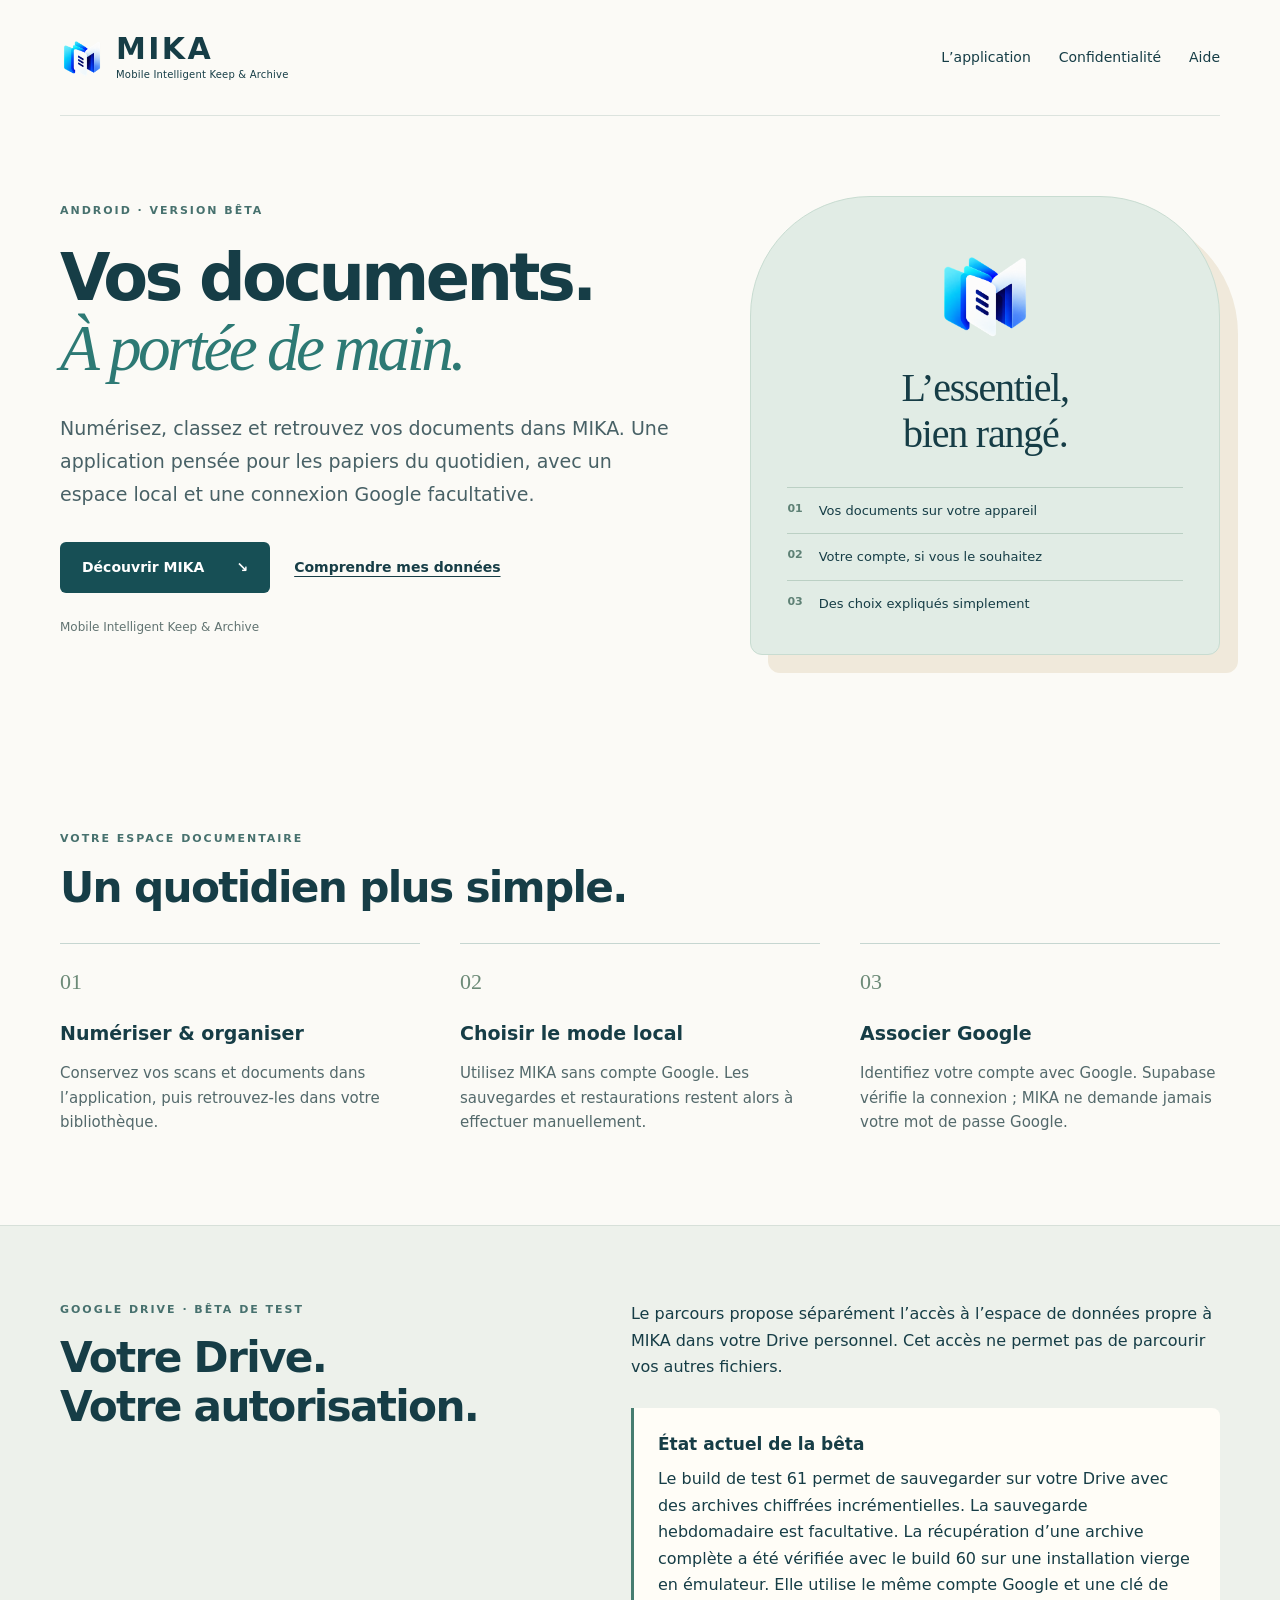
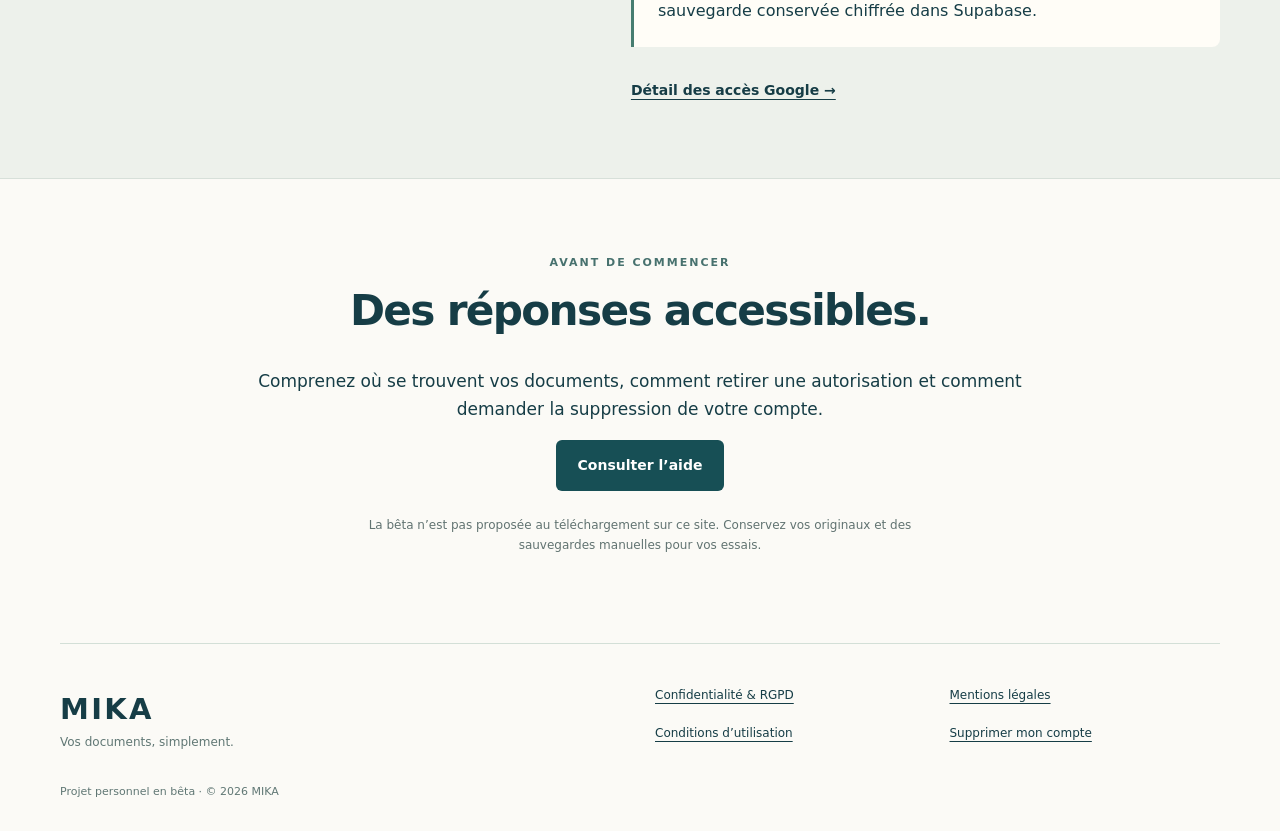
==== commit 743542d9: "Document incremental and weekly Drive backups in test build 61" ====
--- a/index.html
+++ b/index.html
@@ -1,3 +1,3 @@
 <!doctype html>
-<html lang="fr"><head><meta name="google-site-verification" content="hYFNGihErk_8Yaem4H1gFJkq8o4mjQV6FDgQL5MFj3s"><meta charset="utf-8"><meta name="viewport" content="width=device-width,initial-scale=1"><meta name="description" content="MIKA, l’application Android pour numériser et organiser vos documents. Découvrez la bêta, la connexion Google facultative et les informations de confidentialité."><meta name="theme-color" content="#123b45"><title>Mobile Intelligent Keep & Archive — MIKA</title><link rel="icon" href="/assets/mika.png"><link rel="stylesheet" href="/style.css"></head><body><a class="skip" href="#contenu">Aller au contenu</a><header class="header wrap"><a class="brand" href="/"><img src="/assets/mika.png" alt="" width="44" height="44"><span><strong>MIKA</strong><small>Mobile Intelligent Keep &amp; Archive</small></span></a><nav aria-label="Navigation principale"><a href="/#fonctionnement">L’application</a><a href="/confidentialite.html">Confidentialité</a><a href="/aide.html">Aide</a></nav></header><main id="contenu"><section class="hero wrap"><div><span class="eyebrow">ANDROID · VERSION BÊTA</span><h1>Vos documents.<br><em>À portée de main.</em></h1><p class="lead">Numérisez, classez et retrouvez vos documents dans MIKA. Une application pensée pour les papiers du quotidien, avec un espace local et une connexion Google facultative.</p><div class="actions"><a class="button" href="#fonctionnement">Découvrir MIKA <span aria-hidden="true">↘</span></a><a class="textlink" href="/confidentialite.html">Comprendre mes données</a></div><p class="caption">Mobile Intelligent Keep &amp; Archive</p></div><aside class="hero-art" aria-label="Les trois principes de MIKA"><img class="hero-logo" src="/assets/mika.png" alt="" width="100" height="100"><p class="art-title">L’essentiel,<br>bien rangé.</p><ul><li><span>01</span> Vos documents sur votre appareil</li><li><span>02</span> Votre compte, si vous le souhaitez</li><li><span>03</span> Des choix expliqués simplement</li></ul></aside></section><section id="fonctionnement" class="section wrap"><span class="eyebrow">VOTRE ESPACE DOCUMENTAIRE</span><h2>Un quotidien plus simple.</h2><div class="cards"><article><span class="number">01</span><h3>Numériser &amp; organiser</h3><p>Conservez vos scans et documents dans l’application, puis retrouvez-les dans votre bibliothèque.</p></article><article><span class="number">02</span><h3>Choisir le mode local</h3><p>Utilisez MIKA sans compte Google. Les sauvegardes et restaurations restent alors à effectuer manuellement.</p></article><article><span class="number">03</span><h3>Associer Google</h3><p>Identifiez votre compte avec Google. Supabase vérifie la connexion ; MIKA ne demande jamais votre mot de passe Google.</p></article></div></section><section class="section band"><div class="wrap split"><div><span class="eyebrow">GOOGLE DRIVE · BÊTA DE TEST</span><h2>Votre Drive.<br>Votre autorisation.</h2></div><div><p>Le parcours propose séparément l’accès à l’espace de données propre à MIKA dans votre Drive personnel. Cet accès ne permet pas de parcourir vos autres fichiers.</p><div class="notice"><strong>État actuel de la bêta</strong><p>La version de test 60 conserve l’envoi et la vérification d’une archive chiffrée complète. La récupération a été vérifiée sur une installation vierge en émulateur, avec le même compte Google et une clé de sauvegarde conservée chiffrée dans Supabase. La restauration demande une bibliothèque vide et une confirmation. Autoriser Drive ne lance pas de sauvegarde à lui seul.</p></div><a class="textlink" href="/confidentialite.html#google-drive">Détail des accès Google →</a></div></div></section><section class="section wrap closing"><span class="eyebrow">AVANT DE COMMENCER</span><h2>Des réponses accessibles.</h2><p>Comprenez où se trouvent vos documents, comment retirer une autorisation et comment demander la suppression de votre compte.</p><a class="button" href="/aide.html">Consulter l’aide</a><p class="caption">La bêta n’est pas proposée au téléchargement sur ce site. Conservez vos originaux et des sauvegardes manuelles pour vos essais.</p></section></main><footer class="footer wrap"><a class="wordmark" href="/">MIKA<span>Vos documents, simplement.</span></a><nav aria-label="Informations légales"><a href="/confidentialite.html">Confidentialité &amp; RGPD</a><a href="/mentions-legales.html">Mentions légales</a><a href="/conditions.html">Conditions d’utilisation</a><a href="/suppression.html">Supprimer mon compte</a></nav><small>Projet personnel en bêta · © 2026 MIKA</small></footer></body></html>
+<html lang="fr"><head><meta name="google-site-verification" content="hYFNGihErk_8Yaem4H1gFJkq8o4mjQV6FDgQL5MFj3s"><meta charset="utf-8"><meta name="viewport" content="width=device-width,initial-scale=1"><meta name="description" content="MIKA, l’application Android pour numériser et organiser vos documents. Découvrez la bêta, la connexion Google facultative et les informations de confidentialité."><meta name="theme-color" content="#123b45"><title>Mobile Intelligent Keep & Archive — MIKA</title><link rel="icon" href="/assets/mika.png"><link rel="stylesheet" href="/style.css"></head><body><a class="skip" href="#contenu">Aller au contenu</a><header class="header wrap"><a class="brand" href="/"><img src="/assets/mika.png" alt="" width="44" height="44"><span><strong>MIKA</strong><small>Mobile Intelligent Keep &amp; Archive</small></span></a><nav aria-label="Navigation principale"><a href="/#fonctionnement">L’application</a><a href="/confidentialite.html">Confidentialité</a><a href="/aide.html">Aide</a></nav></header><main id="contenu"><section class="hero wrap"><div><span class="eyebrow">ANDROID · VERSION BÊTA</span><h1>Vos documents.<br><em>À portée de main.</em></h1><p class="lead">Numérisez, classez et retrouvez vos documents dans MIKA. Une application pensée pour les papiers du quotidien, avec un espace local et une connexion Google facultative.</p><div class="actions"><a class="button" href="#fonctionnement">Découvrir MIKA <span aria-hidden="true">↘</span></a><a class="textlink" href="/confidentialite.html">Comprendre mes données</a></div><p class="caption">Mobile Intelligent Keep &amp; Archive</p></div><aside class="hero-art" aria-label="Les trois principes de MIKA"><img class="hero-logo" src="/assets/mika.png" alt="" width="100" height="100"><p class="art-title">L’essentiel,<br>bien rangé.</p><ul><li><span>01</span> Vos documents sur votre appareil</li><li><span>02</span> Votre compte, si vous le souhaitez</li><li><span>03</span> Des choix expliqués simplement</li></ul></aside></section><section id="fonctionnement" class="section wrap"><span class="eyebrow">VOTRE ESPACE DOCUMENTAIRE</span><h2>Un quotidien plus simple.</h2><div class="cards"><article><span class="number">01</span><h3>Numériser &amp; organiser</h3><p>Conservez vos scans et documents dans l’application, puis retrouvez-les dans votre bibliothèque.</p></article><article><span class="number">02</span><h3>Choisir le mode local</h3><p>Utilisez MIKA sans compte Google. Les sauvegardes et restaurations restent alors à effectuer manuellement.</p></article><article><span class="number">03</span><h3>Associer Google</h3><p>Identifiez votre compte avec Google. Supabase vérifie la connexion ; MIKA ne demande jamais votre mot de passe Google.</p></article></div></section><section class="section band"><div class="wrap split"><div><span class="eyebrow">GOOGLE DRIVE · BÊTA DE TEST</span><h2>Votre Drive.<br>Votre autorisation.</h2></div><div><p>Le parcours propose séparément l’accès à l’espace de données propre à MIKA dans votre Drive personnel. Cet accès ne permet pas de parcourir vos autres fichiers.</p><div class="notice"><strong>État actuel de la bêta</strong><p>Le build de test 61 permet de sauvegarder sur votre Drive avec des archives chiffrées incrémentielles. La sauvegarde hebdomadaire est facultative. La récupération d’une archive complète a été vérifiée avec le build 60 sur une installation vierge en émulateur. Elle utilise le même compte Google et une clé de sauvegarde conservée chiffrée dans Supabase.</p></div><a class="textlink" href="/confidentialite.html#google-drive">Détail des accès Google →</a></div></div></section><section class="section wrap closing"><span class="eyebrow">AVANT DE COMMENCER</span><h2>Des réponses accessibles.</h2><p>Comprenez où se trouvent vos documents, comment retirer une autorisation et comment demander la suppression de votre compte.</p><a class="button" href="/aide.html">Consulter l’aide</a><p class="caption">La bêta n’est pas proposée au téléchargement sur ce site. Conservez vos originaux et des sauvegardes manuelles pour vos essais.</p></section></main><footer class="footer wrap"><a class="wordmark" href="/">MIKA<span>Vos documents, simplement.</span></a><nav aria-label="Informations légales"><a href="/confidentialite.html">Confidentialité &amp; RGPD</a><a href="/mentions-legales.html">Mentions légales</a><a href="/conditions.html">Conditions d’utilisation</a><a href="/suppression.html">Supprimer mon compte</a></nav><small>Projet personnel en bêta · © 2026 MIKA</small></footer></body></html>
 
